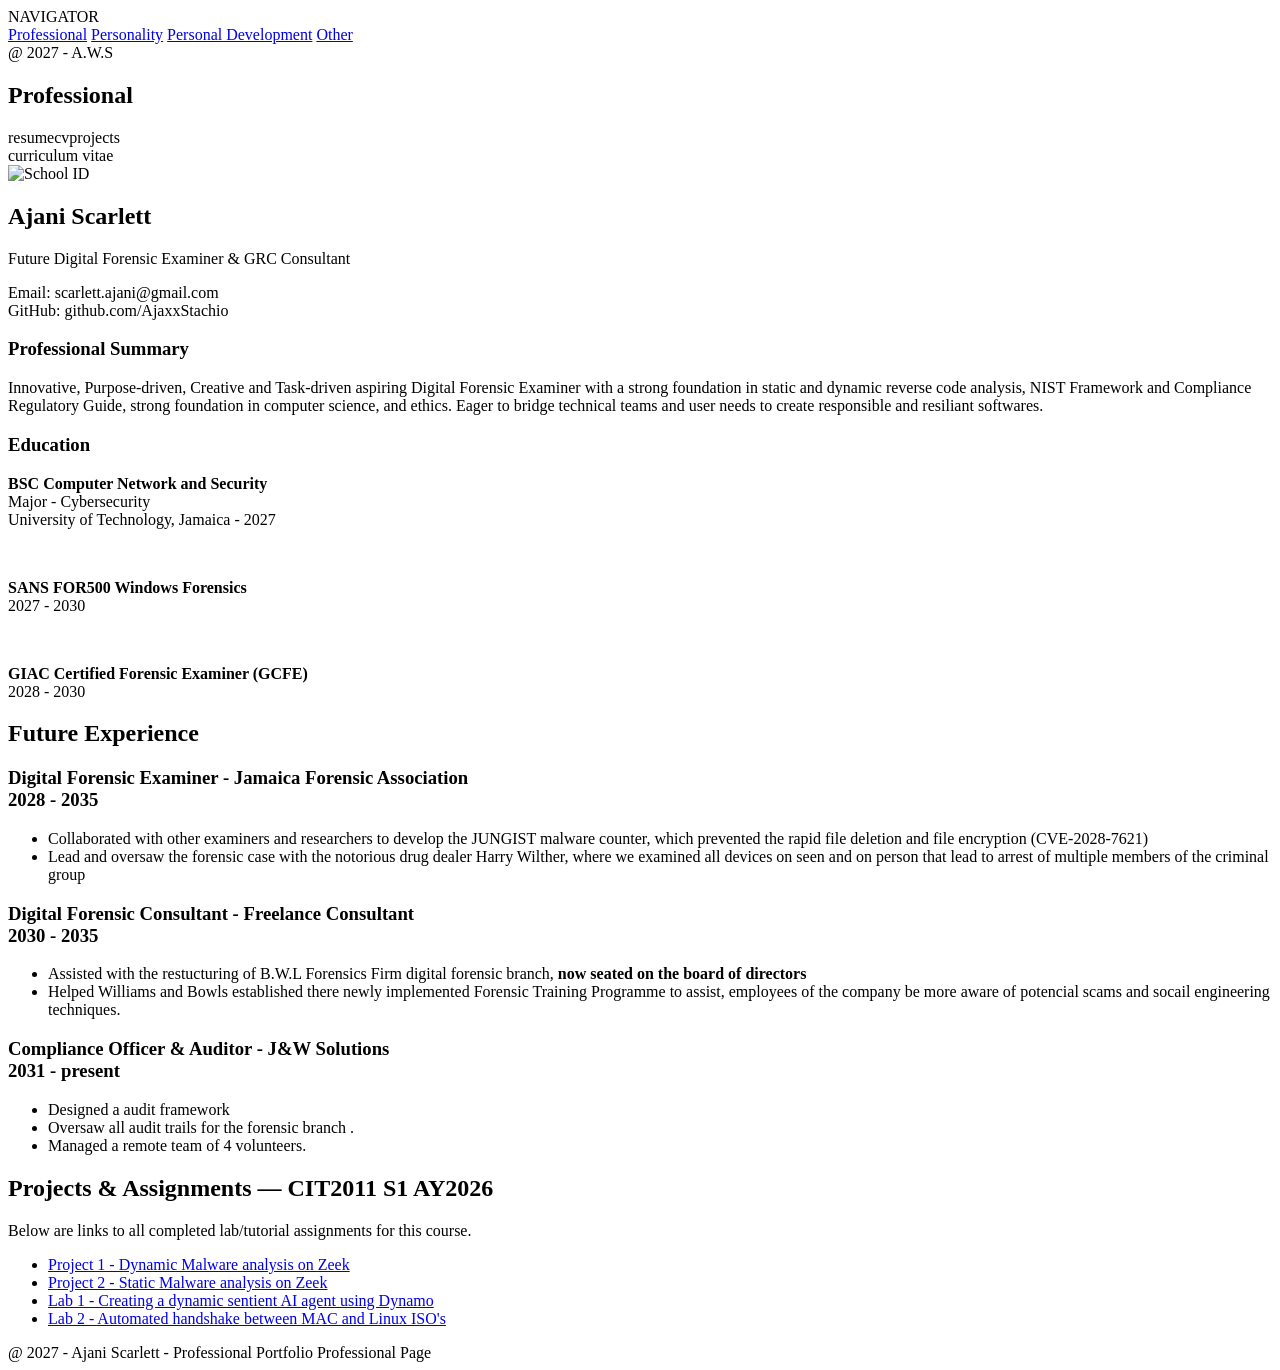
==== index.html @ 52bd2cc7 "Add files via upload" ====
<!DOCTYPE html>
<html lang="en">
<head>
  <meta charset="UTF-8">
  <meta name="viewport" content="width=device-width, initial-scale=1.0">
  <title>Individual Assignment 1</title>
  <link rel="stylesheet" href="style.css">
</head>
<body>
  <div class="layout">
    
    <aside class="sidebar">
      <div class="sidebar-brand"> NAVIGATOR</div>
      <nav class="sidebar-nav">
        <a href="index.html" class="active">Professional</a>
        <a href="Personal-demo.html">Personality</a>
        <a href="develop.html">Personal Development</a>
        <a href="other.html">Other</a>
      </nav>
      <div class="sidebar-footer">@ 2027 - A.W.S</div>
    </aside>
   
    <main class="main">
      <article class="page">
        <header id="main-header">
          <h1>Professional</h1>
          <div class="meta"><span>resume</span><span>cv</span><span>projects</span></div>
        </header>

        <span class="accent-badge">curriculum vitae</span>
        <section class="profile-head">
         
          <div class="card">
            
            <div class="id-pic">
              <img src="ID.jpeg" alt="School ID">
            </div>
            <span>
            <h2>Ajani Scarlett</h2>
            <p>Future Digital Forensic Examiner & GRC Consultant</p>
            <p>Email: scarlett.ajani@gmail.com <br> GitHub: github.com/AjaxxStachio</p>
          </span>
          </div>
          
        </section>
        
        <div class="grid">
          <div class="card">
            <h3>Professional Summary</h3>
            <p>Innovative, Purpose-driven, Creative and Task-driven aspiring Digital Forensic Examiner with a strong foundation in static and dynamic reverse code analysis, NIST Framework and Compliance Regulatory Guide, strong foundation in computer science, and ethics. Eager to bridge technical teams and user needs to create responsible and resiliant softwares.</p>
          </div>
          <div class="card">
            <h3>Education</h3>
                <p><strong>BSC Computer Network and Security</strong><br>Major - Cybersecurity <br>University of Technology, Jamaica - 2027</p><br>
                <p><strong>SANS FOR500 Windows Forensics</strong><br>2027 - 2030</p><br>
                <p><strong>GIAC Certified Forensic Examiner (GCFE)</strong><br>2028 - 2030</p>
          </div>
        </div>

        <h2>Future Experience</h2>
        <div class="card">
          <h3>Digital Forensic Examiner - Jamaica Forensic Association <br>2028 - 2035</h3>
              <ul>
                  <li>Collaborated with other examiners and researchers to develop the JUNGIST malware counter, which prevented the rapid file deletion and file encryption (CVE-2028-7621)</li>
                  <li>Lead and oversaw the forensic case with the notorious drug dealer Harry Wilther, where we examined all devices on seen and on person that lead to arrest of multiple members of the criminal group</li>
              </ul>
        </div>
        <div class="card">
          <h3>Digital Forensic Consultant - Freelance Consultant<br>2030 - 2035</h3>
                <ul>
                    <li>Assisted with the restucturing of B.W.L Forensics Firm digital forensic branch, <strong>now seated on the board of directors</strong> </li>
                    <li>Helped Williams and Bowls established there newly implemented Forensic Training Programme to assist, employees of the company be more aware of potencial scams and socail engineering techniques. </li>
                </ul>
        </div>
        <div class="card">
          <h3>Compliance Officer & Auditor - J&W Solutions<br> 2031 - present</h3>
          <ul>
            <li>Designed a audit framework</li>
            <li>Oversaw all audit trails for the forensic branch .</li>
            <li>Managed a remote team of 4 volunteers.</li>
          </ul>
        </div>

        <h2>Projects & Assignments — CIT2011 S1 AY2026</h2>
        <p>Below are links to all completed lab/tutorial assignments for this course.</p>
        <ul>
            <li><a href="#" target="_blank">Project 1 - Dynamic Malware analysis on Zeek</a></li> 
            <li><a href="#" target="_blank">Project 2 - Static Malware analysis on Zeek</a></li> 
            <li><a href="#" target="_blank">Lab 1 - Creating a dynamic sentient AI agent using Dynamo</a></li>
            <li><a href="#" target="_blank">Lab 2 - Automated handshake between MAC and Linux ISO's</a></li>
        </ul>

        <footer class="page-footer">
          <span>@ 2027 - Ajani Scarlett - Professional Portfolio</span>
          <span>Professional Page</span>
        </footer>
      </article>
    </main>
  </div>
</body>
</html>
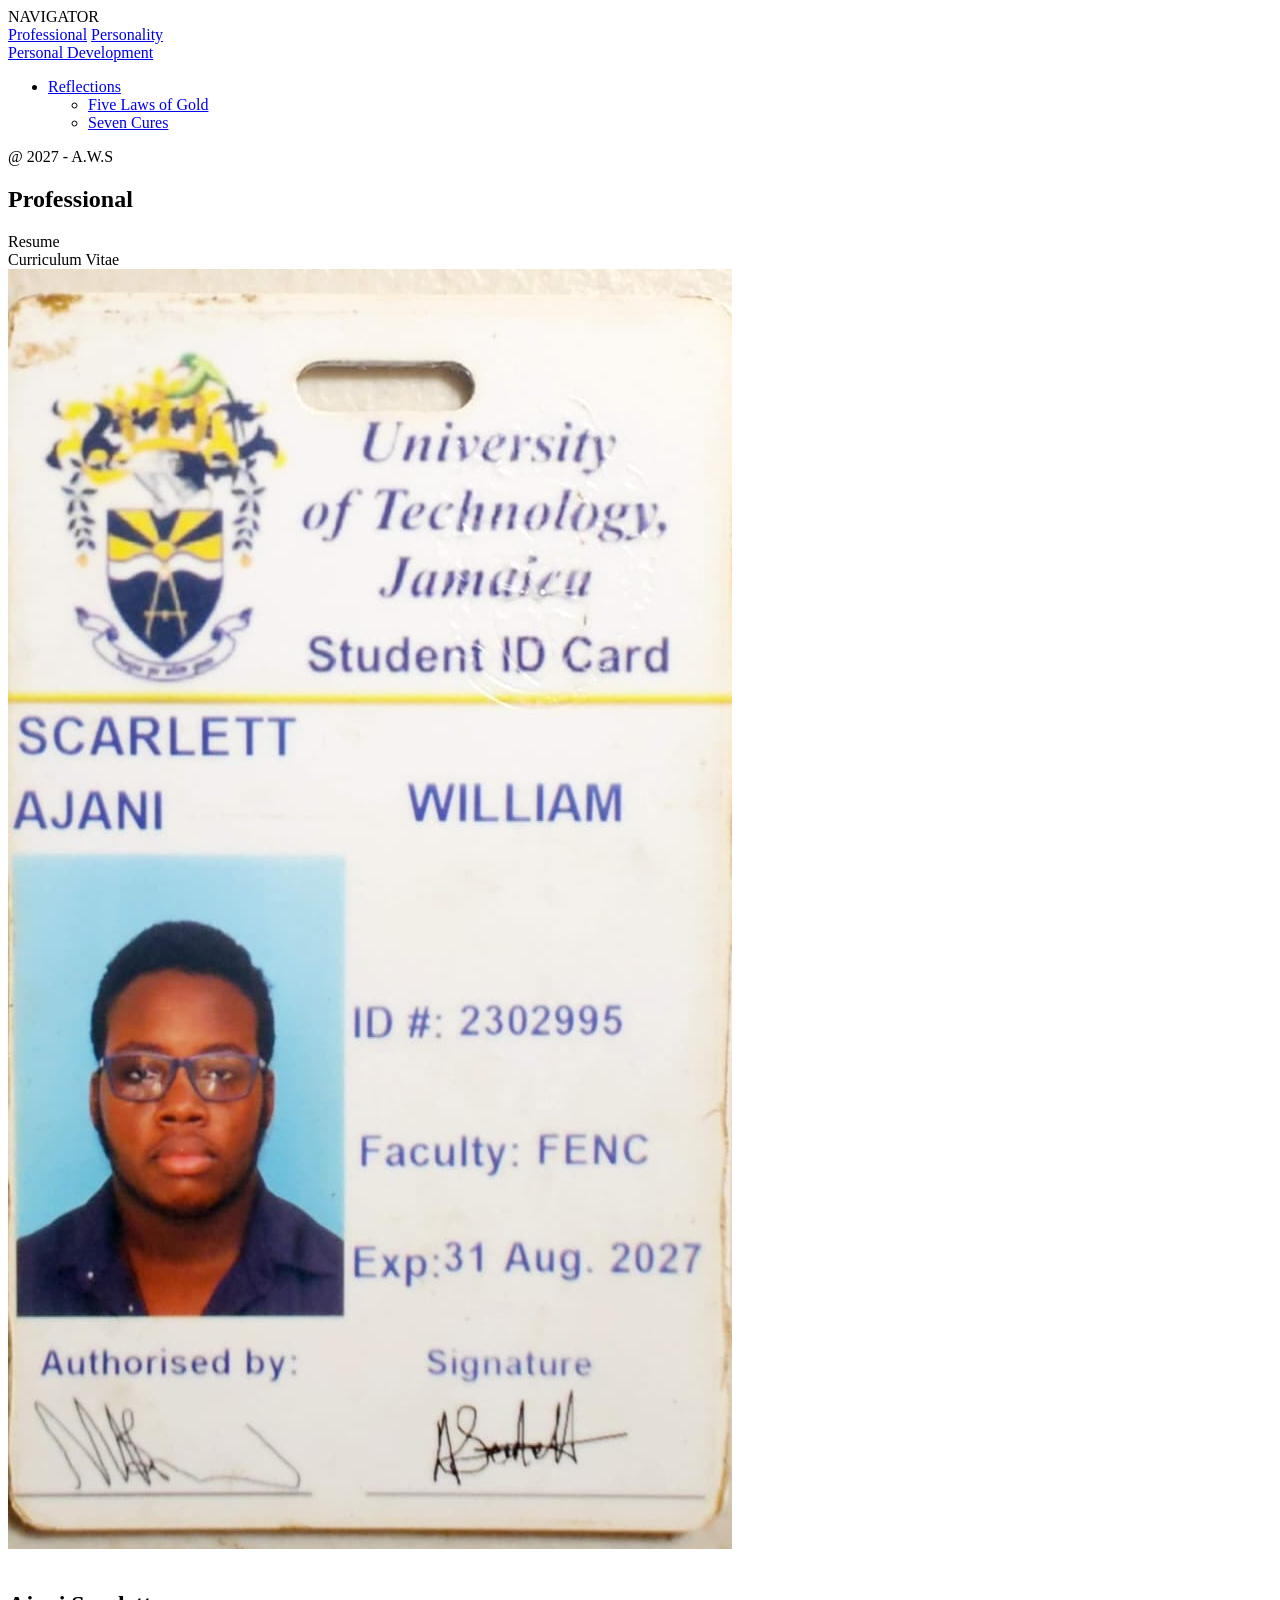
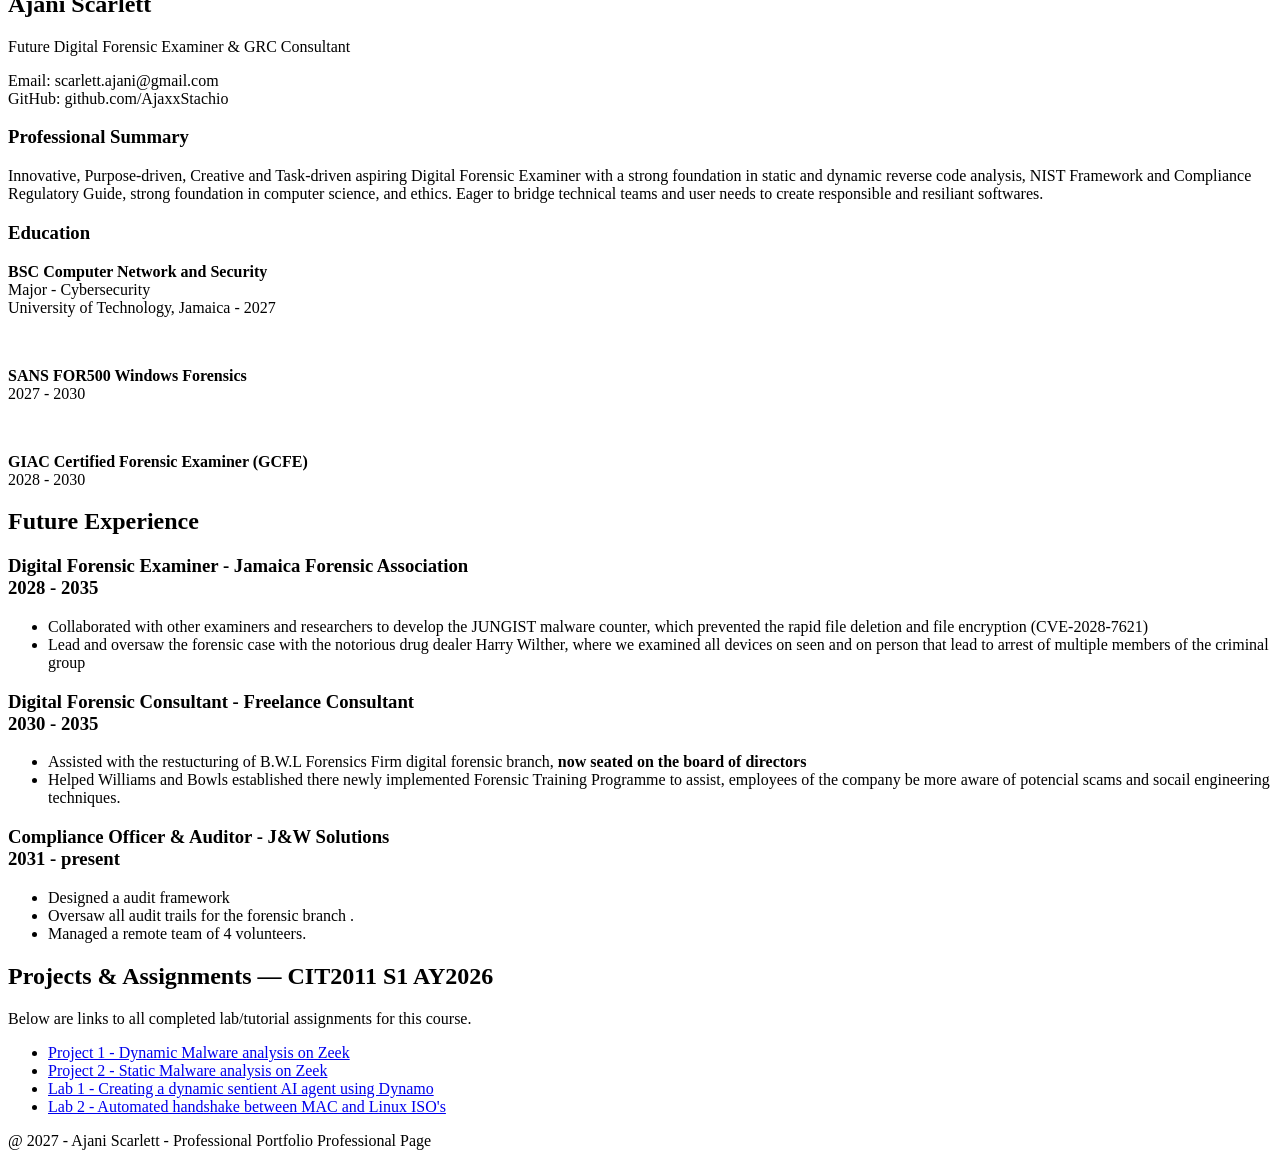
==== commit 32ac12bd: "Add files via upload" ====
--- a/index.html
+++ b/index.html
@@ -10,31 +10,39 @@
   <div class="layout">
     
     <aside class="sidebar">
-      <div class="sidebar-brand"> NAVIGATOR</div>
+      <div class="sidebar-brand">NAVIGATOR</div>
       <nav class="sidebar-nav">
         <a href="index.html" class="active">Professional</a>
         <a href="Personal-demo.html">Personality</a>
-        <a href="develop.html">Personal Development</a>
-        <a href="other.html">Other</a>
+        <div class="navigator">
+          <a href="#">Personal Development</a>
+          <ul class="main-dropdown">
+            <li class="drop-child">
+              <a href="#">Reflections</a>
+              <ul class="sub-dropdown">
+                <li><a href="5-Laws-of-Gold.html">Five Laws of Gold</a></li>
+                <li><a href="7-Cures.html">Seven Cures</a></li>
+              </ul>
+            </li>
+          </ul>
+        </div>
       </nav>
       <div class="sidebar-footer">@ 2027 - A.W.S</div>
     </aside>
-   
     <main class="main">
       <article class="page">
         <header id="main-header">
           <h1>Professional</h1>
-          <div class="meta"><span>resume</span><span>cv</span><span>projects</span></div>
+          <div class="meta"><span>Resume</span></div>
         </header>
 
-        <span class="accent-badge">curriculum vitae</span>
+        <span class="accent-badge">Curriculum Vitae</span>
         <section class="profile-head">
          
           <div class="card">
-            
             <div class="id-pic">
               <img src="ID.jpeg" alt="School ID">
-            </div>
+            </div><br>
             <span>
             <h2>Ajani Scarlett</h2>
             <p>Future Digital Forensic Examiner & GRC Consultant</p>
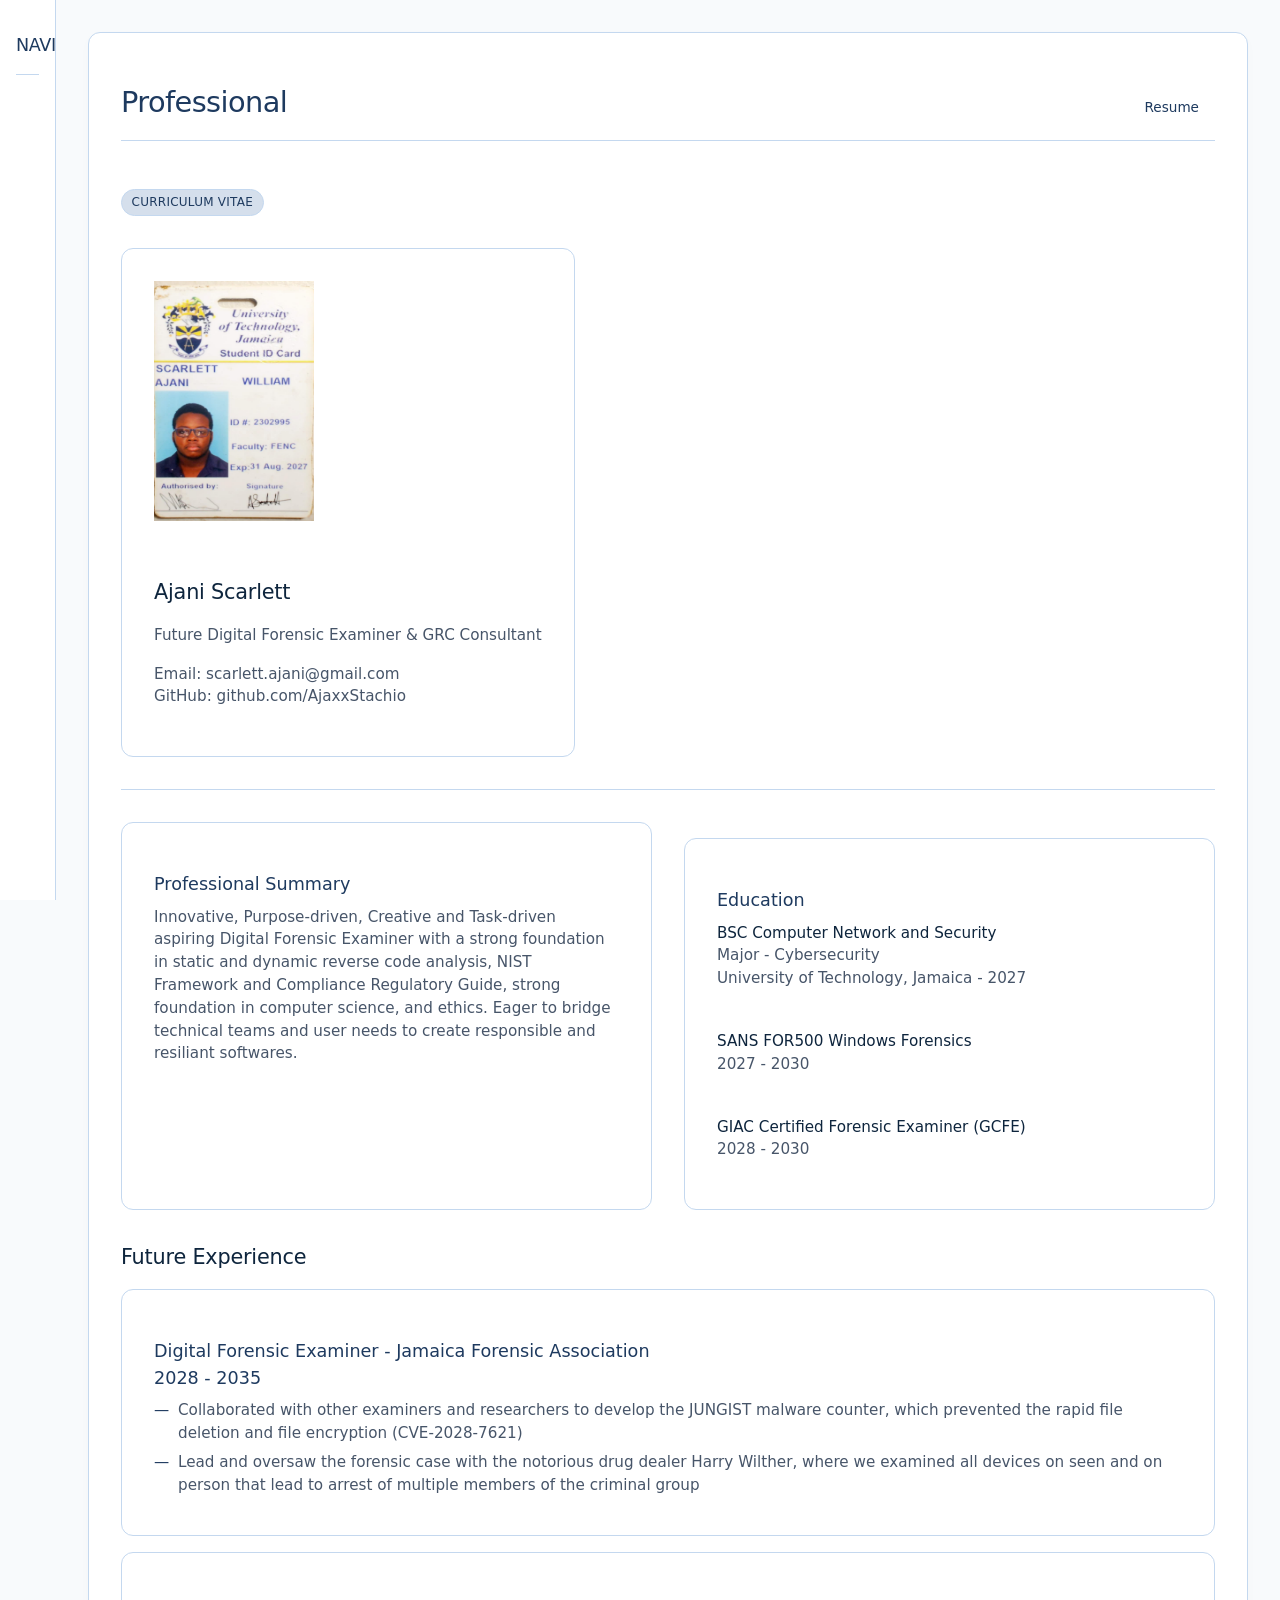
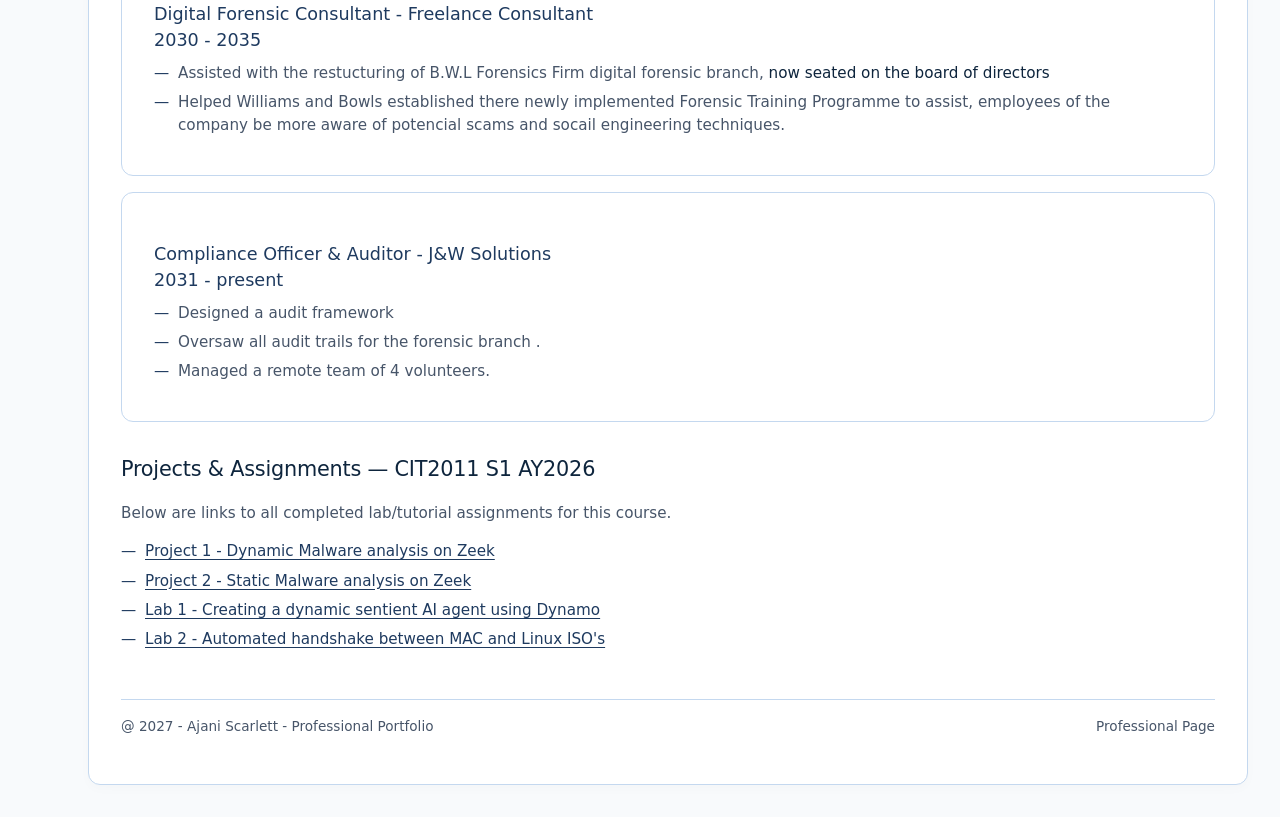
==== commit 82eb1b71: "Update index.html" ====
--- a/index.html
+++ b/index.html
@@ -4,7 +4,7 @@
   <meta charset="UTF-8">
   <meta name="viewport" content="width=device-width, initial-scale=1.0">
   <title>Individual Assignment 1</title>
-  <link rel="stylesheet" href="style.css">
+  <link rel="stylesheet" href="Style.css">
 </head>
 <body>
   <div class="layout">
@@ -106,4 +106,4 @@
     </main>
   </div>
 </body>
-</html>+</html>
--- a/Style.css
+++ b/Style.css
@@ -0,0 +1,640 @@
+:root {
+    /* My custom list*/
+  /* Colour palette */
+  --bg: #f8fafc;
+  --surface: #ffffff;
+  --text-primary: #0e253d;
+  --text-secondary: #475569;
+  --accent: #1e3a5f;
+  --accent-soft: #d5dfec;
+  --accent-hover: #1b354d;
+  --border-light: #c4d8ef;
+
+  /* Shadows */
+  --shadow-sm: 0 4px 12px rgba(0, 0, 0, 0.02);
+  --shadow-md: 0 8px 20px rgba(0, 0, 0, 0.04);
+  --shadow-lg: 0 16px 24px rgba(0, 0, 0, 0.12);
+
+  /* Typography */
+  --font-main: 'Inter', system-ui, -apple-system, 'Segoe UI', Roboto, Helvetica, Arial, sans-serif;
+  --font-mono: 'SF Mono', 'Fira Code', ui-monospace, monospace;
+
+  /* Sizing */
+  --sidebar-width: 15rem;
+  --max-width: 75rem;
+
+  /* Spacing */
+  --space-xs: 0.5rem;
+  --space-sm: 1rem;
+  --space-md: 2rem;
+  --space-lg: 3rem;
+
+  /* other things */
+  --radius: 0.75rem;
+  --radius-sm: 0.375rem;
+  --radius-pill: 2.5rem;
+  --ease: 0.2s ease;
+  --ease-slow: 0.35s ease;
+  --dd-duration: 0.3s; /*dropdown duration*/
+  --sub-duration: 0.35s;/*sub-navigator duration*/
+  --dd-max-h: 20rem;/* dropdown maximum height*/
+  --sub-max-h: 12rem;/* sub-navigator maximum height*/
+}
+
+* {
+  margin: 0;
+  padding: 0;
+  box-sizing: border-box;
+}
+
+html {
+  font-size: 16px;
+}
+
+body {
+  background-color: var(--bg);
+  color: var(--text-primary);
+  font-family: var(--font-main);
+  font-weight: 400;
+  line-height: 1.5;
+  min-height: 100vh;
+}
+
+
+.layout {
+  display: flex;
+  min-height: 100vh;
+}
+.profile-head{
+    display: flex;
+    align-items: left;
+    gap: var(--space-md);
+    margin: var(--space-sm) 0;
+    padding-bottom:var(--space-md) ;
+    border-bottom: 1px solid var(--border-light);
+}
+
+.id-pic{
+    flex-shrink: 0;
+    width: 10rem;
+    height: 15rem;
+    border-radius: 5%;
+}
+.id-pic img{
+    width: 100%;
+    height: 100%;
+    object-fit: fill;
+}
+
+/* sidebar*/
+
+.sidebar {
+  position: fixed;
+  top: 0;
+  left: 0;
+  width: 3.5rem;
+  height: 100vh;
+  background-color: var(--surface);
+  border-right: 1px solid var(--border-light);
+  padding: var(--space-md) var(--space-sm);
+  display: flex;
+  flex-direction: column;
+  gap: var(--space-md);
+  overflow-y: auto;
+  z-index: 100;
+  transition: width 0.35s ease;
+}
+
+.sidebar:hover{
+    width: var(--sidebar-width);
+}
+
+.sidebar-brand {
+  font-size: 1.1rem;
+  font-weight: 500;
+  letter-spacing: -0.02em;
+  color: var(--accent);
+  padding-bottom: var(--space-sm);
+  border-bottom: 1px solid var(--border-light);
+  animation: pulse 10s infinite ;
+}
+@keyframes pulse {
+    0%, 100%{
+        opacity: 1;
+        transform: scale(1);
+        text-shadow: #0f2034;
+    }
+    50%{
+        opacity: .7;
+        transform: scale(1.05);
+        text-shadow: #091725;
+    }
+}
+
+.sidebar-nav {
+  display: flex;
+  flex-direction: column;
+  gap: 0.25rem;
+  opacity: 0;
+  transition: opacity 0.39s ease, transform 0.3s ease;
+}
+
+.sidebar:hover .sidebar-nav{
+    opacity: 1;
+    pointer-events: auto;
+}
+.sidebar-nav a {
+  display: block;
+  padding: 0.6rem 0.85rem;
+  color: var(--text-secondary);
+  text-decoration: none;
+  font-size: 0.9rem;
+  font-weight: 400;
+  border-radius: var(--radius-sm);
+  transition: background-color 0.2s, color 0.2s;
+}
+
+.sidebar-nav a:hover {
+  background-color: var(--accent-soft);
+  color: var(--accent);
+}
+
+.sidebar-nav a.active {
+  background-color: var(--accent);
+  color: #ffffff;
+  font-weight: 500;
+}
+
+.sidebar-footer {
+  margin-top: auto;
+  display: none;
+  font-size: 0.75rem;
+  color: var(--text-secondary);
+  padding-top: var(--space-sm);
+  border-top: 1px solid var(--border-light);
+}
+.sidebar:hover .sidebar-footer{
+    opacity: 1;
+    transform: translateX(0);
+    display: block;
+    white-space: nowrap;
+}
+
+.main {
+  margin-left:3.5rem;
+  flex: 1;
+  padding: var(--space-md);
+  display: flex;
+  justify-content: center;
+  transition: margin-left 0.32s ease;
+}
+
+.page {
+  max-width: var(--max-width);
+  width: 100%;
+  background-color: var(--surface);
+  border-radius: var(--radius);
+  box-shadow: var(--shadow-sm);
+  border: 1px solid var(--border-light);
+  padding: var(--space-lg) var(--space-md);
+}
+
+#main-header {
+  margin-bottom: var(--space-lg);
+  border-bottom: 1px solid var(--border-light);
+  padding-bottom: var(--space-sm);
+  display: flex;
+  flex-wrap: wrap;
+  align-items: baseline;
+  justify-content: space-between;
+  gap: var(--space-sm);
+}
+
+#main-header h1 {
+  font-size: 1.8rem;
+  font-weight: 500;
+  letter-spacing: -0.02em;
+  color: var(--accent);
+}
+
+h2 {
+  font-size: 1.3rem;
+  font-weight: 500;
+  letter-spacing: -0.01em;
+  color: var(--text-primary);
+  margin: var(--space-md) 0 var(--space-sm) 0;
+}
+
+h3 {
+  font-size: 1.1rem;
+  font-weight: 500;
+  color: var(--accent);
+  margin: var(--space-sm) 0 0.5rem 0;
+}
+
+p {
+  color: var(--text-secondary);
+  margin-bottom: var(--space-sm);
+  font-size: 0.95rem;
+}
+
+strong {
+  color: var(--text-primary);
+  font-weight: 500;
+}
+
+em {
+  color: var(--text-secondary);
+}
+
+ul {
+  list-style-type: none;
+}
+
+ul li {
+  color: var(--text-secondary);
+  padding-left: 1.5rem;
+  position: relative;
+  margin-bottom: 0.4rem;
+  font-size: 0.95rem;
+}
+
+ul li::before {
+  content: "—";
+  position: absolute;
+  left: 0;
+  color: var(--accent);
+  font-weight: 300;
+}
+
+.grid {
+    display: grid;
+    grid-template-columns: repeat(auto-fit, minmax(15rem, 1fr));
+    gap: var(--space-md);
+    margin: var(--space-md) 0;
+}
+
+.card {
+    background-color: var(--surface);
+    border: 1px solid var(--border-light);
+    border-radius: var(--radius);
+    padding: var(--space-md);
+    transition: border-color 0.2s, box-shadow 0.2s;
+}
+
+.card:hover {
+  border-color: var(--accent-soft);
+  box-shadow: var(--shadow-md);
+}
+
+.card + .card {
+  margin-top: var(--space-sm);
+}
+
+/*Button Design */
+.accent-badge {
+  display: inline-block;
+  background-color: var(--accent-soft);
+  color: var(--accent);
+  font-size: 0.75rem;
+  font-weight: 500;
+  letter-spacing: 0.02em;
+  text-transform: uppercase;
+  padding: 0.2rem 0.6rem;
+  border-radius: var(--radius-pill);
+  margin-bottom: var(--space-sm);
+  border: 1px solid var(--border-light);
+}
+
+.btn {
+  display: inline-block;
+  background-color: var(--accent);
+  color: #ffffff;
+  font-weight: 500;
+  font-size: 0.9rem;
+  padding: 0.6rem 1.2rem;
+  border-radius: var(--radius-pill);
+  text-decoration: none;
+  border: none;
+  cursor: pointer;
+  transition: background-color 0.2s;
+  letter-spacing: 0.01em;
+}
+
+.btn:hover {
+  background-color: var(--accent-hover);
+}
+
+a[target="_blank"] {
+  color: var(--accent);
+  text-decoration: underline;
+  text-underline-offset: 0.1875rem;
+  font-weight: 500;
+}
+
+a[target="_blank"]:hover {
+  text-decoration-thickness: 0.125rem;
+}
+
+.meta > span {
+  font-size: 0.85rem;
+  color: var(--text-secondary);
+  margin-right: var(--space-sm);
+}
+
+.meta > span:first-child {
+  color: var(--accent);
+  font-weight: 500;
+}
+
+code {
+  font-family: var(--font-mono);
+  background-color: var(--accent-soft);
+  color: var(--accent);
+  padding: 0.2rem 0.4rem;
+  border-radius: var(--radius-sm);
+  font-size: 0.85rem;
+}
+
+/*Footer Setting*/
+.page-footer {
+  margin-top: var(--space-lg);
+  padding-top: var(--space-sm);
+  border-top: 1px solid var(--border-light);
+  font-size: 0.85rem;
+  color: var(--text-secondary);
+  display: flex;
+  justify-content: space-between;
+  flex-wrap: wrap;
+  gap: var(--space-xs);
+}
+
+.navigator {
+  position: relative;
+  display: inline-block;
+  width: 100%;
+}
+
+.nav-trigger {
+  display: block;
+  width: 100%;
+  padding: 0.85rem 1.25rem;
+  background: var(--accent);
+  color: #fff;
+  font-family: var(--font-main);
+  font-size: 1rem;
+  font-weight: 500;
+  letter-spacing: 0.01em;
+  text-align: left;
+  border: 1px solid var(--accent);
+  border-radius: var(--radius);
+  cursor: pointer;
+  box-shadow: var(--shadow-sm);
+  position: relative;
+  z-index: 10;
+  transition:
+    background var(--ease),
+    border-color var(--ease),
+    border-radius var(--ease);
+}
+
+.navigator:hover .nav-trigger {
+  background: var(--accent-hover);
+  border-color: var(--accent-hover);
+  border-radius: var(--radius) var(--radius) 0 0;
+}
+
+.nav-trigger::after {
+  content: "^";
+  font-size: 0.65rem;
+  margin-left: 0.75rem;
+  opacity: 0.7;
+  display: inline-block;
+  transition: transform var(--ease), opacity var(--ease);
+}
+
+.navigator:hover .nav-trigger::after {
+  transform: rotate(180deg);
+  opacity: 1;
+}
+
+.main-dropdown {
+  position: absolute;
+  top: 100%;
+  left: 0;
+  width: 100%;
+  background: var(--surface);
+  border: 1px solid var(--border-light);
+  border-top: none;
+  border-radius: 0 0 var(--radius) var(--radius);
+  box-shadow: var(--shadow-lg);
+  list-style: none;
+  max-height: 0;
+  opacity: 0;
+  visibility: hidden;
+  overflow: hidden;
+  z-index: 9;
+  transition:
+    max-height var(--dd-duration) ease,
+    opacity var(--ease),
+    visibility var(--ease);
+}
+
+.navigator:hover .main-dropdown {
+  max-height: var(--dd-max-h);
+  opacity: 1;
+  visibility: visible;
+}
+
+.main-dropdown > li {
+  position: relative;
+  border-bottom: 1px solid var(--border-light);
+}
+
+.main-dropdown > li:last-child {
+  border-bottom: none;
+}
+
+.main-dropdown > li > a {
+  display: block;
+  padding: 0.75rem 1.25rem;
+  color: var(--text-primary);
+  text-decoration: none;
+  font-weight: 500;
+  font-size: 0.9rem;
+  border-left: 4px solid transparent;
+  transition:
+    background var(--ease),
+    padding-left var(--ease),
+    border-color var(--ease),
+    color var(--ease);
+}
+
+.main-dropdown > li > a:hover {
+  background: var(--accent-soft);
+  border-left-color: var(--accent);
+  padding-left: 1.5rem;
+  color: var(--accent);
+}
+
+.sub-dropdown {
+  list-style: none;
+  background: var(--bg);
+  max-height: 0;
+  opacity: 0;
+  visibility: hidden;
+  overflow: hidden;
+  border-left: 3px solid var(--accent-soft);
+  margin-left: 1rem;
+  width: calc(100% - 1rem);
+  border-radius: 0 0 var(--radius-sm) var(--radius-sm);
+  transition:
+    max-height var(--sub-duration) ease,
+    opacity var(--ease),
+    visibility var(--ease);
+}
+
+.main-dropdown > li:hover .sub-dropdown {
+  max-height: var(--sub-max-h);
+  opacity: 1;
+  visibility: visible;
+}
+
+.sub-dropdown li a {
+  display: block;
+  padding: 0.6rem 1rem 0.6rem 1.75rem;
+  color: var(--text-secondary);
+  text-decoration: none;
+  font-size: 0.85rem;
+  background: var(--bg);
+  border-left: 3px solid transparent;
+  transition:
+    background var(--ease),
+    padding-left var(--ease),
+    border-color var(--ease),
+    color var(--ease);
+}
+
+.sub-dropdown li a:hover {
+  background: var(--accent-soft);
+  border-left-color: var(--accent);
+  padding-left: 2rem;
+  color: var(--accent);
+}
+
+.navigator ul li {
+  padding-left: 0;
+  margin-bottom: 0;
+}
+
+.navigator ul li::before {
+  content: none;
+}
+
+/* arrow setting from parent above*/
+.main-dropdown > li.drop-child > a::after {
+  content: "^";
+  float: right;
+  font-size: 1.3rem;
+  line-height: 1;
+  color: var(--accent);
+  opacity: 0.6;
+  margin-top: 0.125rem;
+  transform: rotate(90deg);
+  transition: transform var(--ease), opacity var(--ease);
+}
+
+.main-dropdown > li.drop-child:hover > a::after {
+  transform: rotate(270deg);
+  opacity: 1;
+}
+/*Tablet Settings */
+@media (max-width: 950px) {
+  :root {
+    --sidebar-width: 13rem;
+  }
+
+  .page {
+    padding: var(--space-md) var(--space-sm);
+  }
+
+  #main-header h1 {
+    font-size: 1.5rem;
+  }
+}
+
+/* Phone Settings */
+@media (max-width: 640px) {
+  body {
+    padding: 0;
+  }
+
+  .layout {
+    flex-direction: column;
+  }
+
+  .sidebar {
+    position: static;
+    width: 100%;
+    height: auto;
+    border-right: none;
+    border-bottom: 1px solid var(--border-light);
+    padding: 0.6em 1rem;
+    flex-direction: row;
+    flex-wrap: wrap;
+    align-items: center;
+    gap: 0.75rem;
+  }
+
+  .sidebar-brand {
+    padding-bottom: 0;
+    border-bottom: none;
+    font-size: 1rem;
+  }
+
+  .sidebar-nav {
+    flex-direction: row;
+    flex-wrap: wrap;
+    gap: 0.25rem;
+  }
+
+  .sidebar-nav a {
+    font-size: 0.8rem;
+    padding: 0.4rem 0.7rem;
+  }
+
+  .sidebar-footer {
+    display: none;
+  }
+
+  .main {
+    margin-left: 0;
+    padding: var(--space-sm);
+  }
+
+  .page {
+    padding: var(--space-md) var(--space-sm);
+  }
+
+  #main-header {
+    flex-direction: column;
+    align-items: flex-start;
+  }
+
+  #main-header h1 {
+    font-size: 1.4rem;
+  }
+
+  .grid {
+    grid-template-columns: 1fr;
+    gap: var(--space-sm);
+  }
+
+  .card {
+    padding: var(--space-sm);
+  }
+
+  .meta > span {
+    margin-right: var(--space-xs);
+  }
+}
